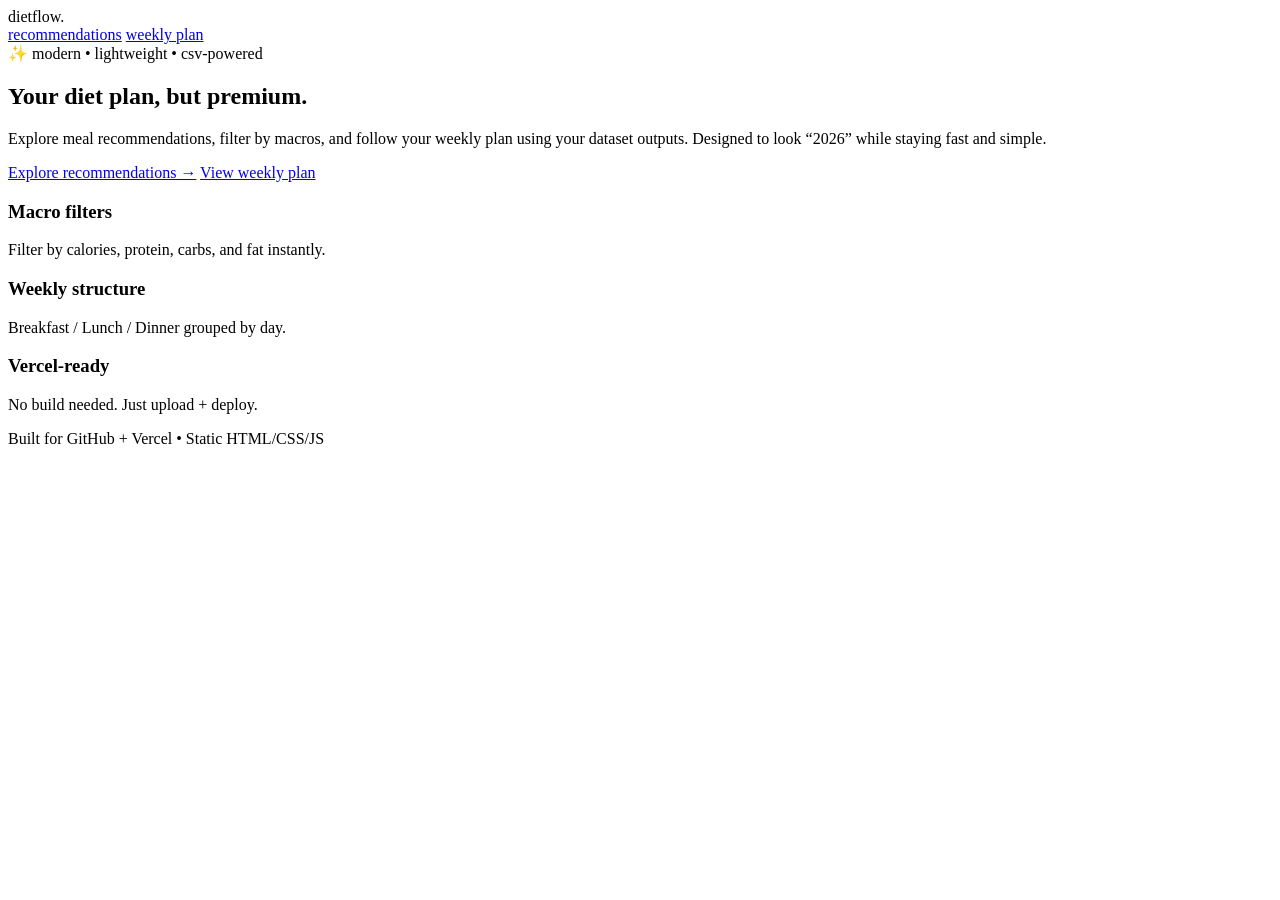
==== index.html @ b5133407 "Create index.html" ====
<!doctype html>
<html lang="en">
<head>
  <meta charset="utf-8"/>
  <meta name="viewport" content="width=device-width,initial-scale=1"/>
  <title>DietFlow — Smart Diet Recommendations</title>
  <link rel="stylesheet" href="./assets/style.css"/>
</head>
<body>
  <header>
    <div class="container nav">
      <div class="brand">dietflow<span>.</span></div>
      <div class="links">
        <a href="./recommendations.html">recommendations</a>
        <a href="./plan.html">weekly plan</a>
      </div>
    </div>
  </header>

  <main class="container">
    <section class="hero">
      <div class="badge">✨ modern • lightweight • csv-powered</div>
      <h1>Your diet plan, but <span class="accent">premium</span>.</h1>
      <p class="sub">
        Explore meal recommendations, filter by macros, and follow your weekly plan using your dataset outputs.
        Designed to look “2026” while staying fast and simple.
      </p>
      <div class="actions">
        <a class="btn primary" href="./recommendations.html">Explore recommendations →</a>
        <a class="btn secondary" href="./plan.html">View weekly plan</a>
      </div>

      <div class="grid">
        <div class="card">
          <h3>Macro filters</h3>
          <p>Filter by calories, protein, carbs, and fat instantly.</p>
        </div>
        <div class="card">
          <h3>Weekly structure</h3>
          <p>Breakfast / Lunch / Dinner grouped by day.</p>
        </div>
        <div class="card">
          <h3>Vercel-ready</h3>
          <p>No build needed. Just upload + deploy.</p>
        </div>
      </div>
    </section>

    <div class="footer">Built for GitHub + Vercel • Static HTML/CSS/JS</div>
  </main>
</body>
</html>
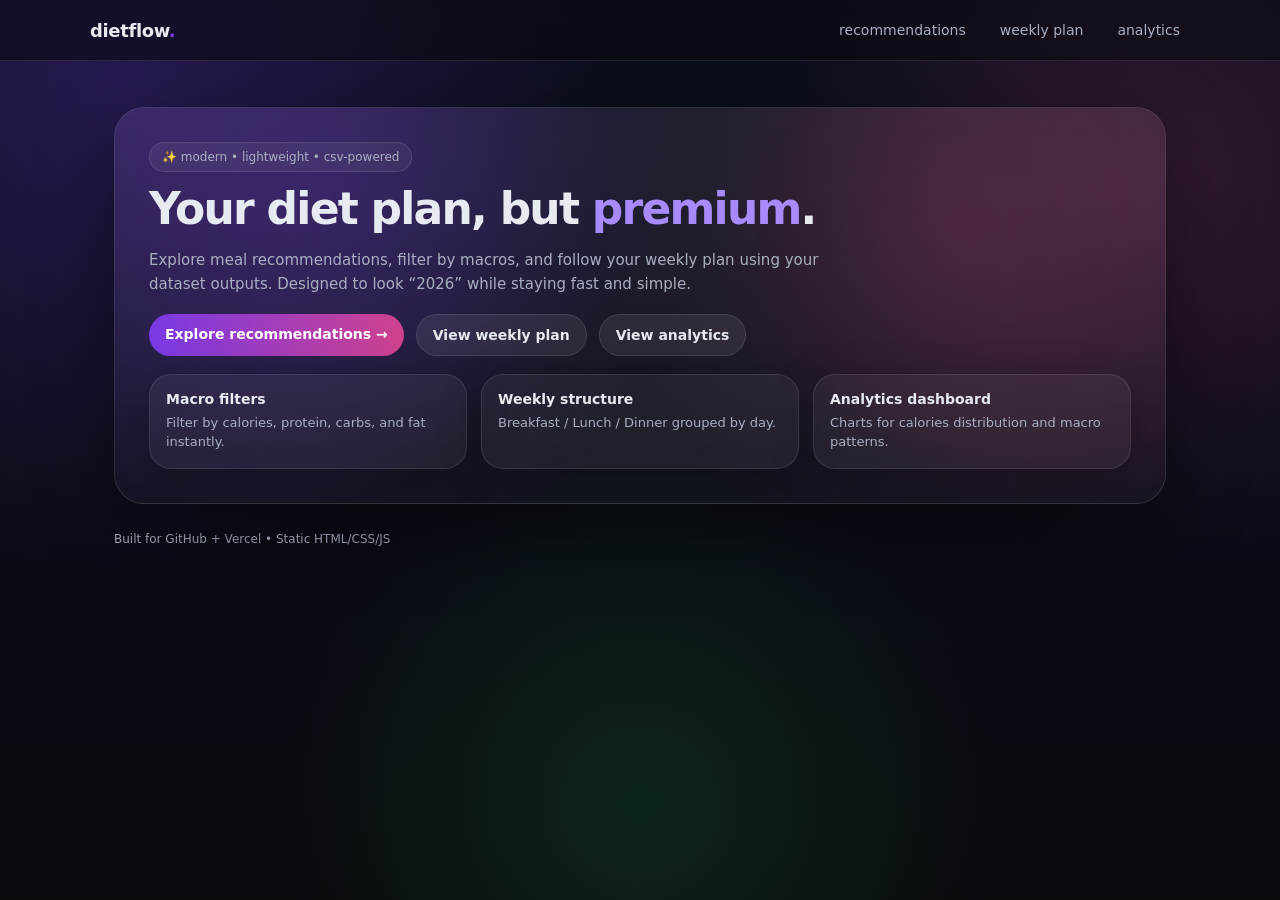
==== commit 3dac7594: "Update index.html" ====
--- a/index.html
+++ b/index.html
@@ -6,13 +6,15 @@
   <title>DietFlow — Smart Diet Recommendations</title>
   <link rel="stylesheet" href="./assets/style.css"/>
 </head>
+
 <body>
   <header>
     <div class="container nav">
-      <div class="brand">dietflow<span>.</span></div>
+      <div class="brand"><a href="./index.html">dietflow<span>.</span></a></div>
       <div class="links">
         <a href="./recommendations.html">recommendations</a>
         <a href="./plan.html">weekly plan</a>
+        <a href="./analytics.html">analytics</a>
       </div>
     </div>
   </header>
@@ -20,14 +22,18 @@
   <main class="container">
     <section class="hero">
       <div class="badge">✨ modern • lightweight • csv-powered</div>
+
       <h1>Your diet plan, but <span class="accent">premium</span>.</h1>
+
       <p class="sub">
         Explore meal recommendations, filter by macros, and follow your weekly plan using your dataset outputs.
         Designed to look “2026” while staying fast and simple.
       </p>
+
       <div class="actions">
         <a class="btn primary" href="./recommendations.html">Explore recommendations →</a>
         <a class="btn secondary" href="./plan.html">View weekly plan</a>
+        <a class="btn secondary" href="./analytics.html">View analytics</a>
       </div>
 
       <div class="grid">
@@ -40,8 +46,8 @@
           <p>Breakfast / Lunch / Dinner grouped by day.</p>
         </div>
         <div class="card">
-          <h3>Vercel-ready</h3>
-          <p>No build needed. Just upload + deploy.</p>
+          <h3>Analytics dashboard</h3>
+          <p>Charts for calories distribution and macro patterns.</p>
         </div>
       </div>
     </section>
--- a/assets/style.css
+++ b/assets/style.css
@@ -0,0 +1,240 @@
+:root{
+  --bg1:#0b0f1e;
+  --bg2:#0a0a0f;
+  --glass: rgba(255,255,255,.06);
+  --glass2: rgba(255,255,255,.10);
+  --stroke: rgba(255,255,255,.10);
+  --text:#e8eaf2;
+  --muted:#a9afc3;
+  --brand:#7c3aed;
+  --brand2:#22c55e;
+  --brand3:#ec4899;
+  --shadow: 0 24px 80px rgba(0,0,0,.45);
+  --radius: 22px;
+  --max: 1100px;
+  font-synthesis-weight: none;
+  text-rendering: optimizeLegibility;
+}
+
+*{ box-sizing:border-box; }
+html,body{ height:100%; }
+body{
+  margin:0;
+  color:var(--text);
+  font-family: ui-sans-serif, system-ui, -apple-system, Segoe UI, Roboto, Inter, Arial;
+  background:
+    radial-gradient(1200px circle at 10% 10%, rgba(124,58,237,.25), transparent 40%),
+    radial-gradient(900px circle at 90% 20%, rgba(236,72,153,.18), transparent 42%),
+    radial-gradient(800px circle at 50% 90%, rgba(34,197,94,.14), transparent 45%),
+    linear-gradient(180deg, var(--bg1), var(--bg2));
+  overflow-x:hidden;
+}
+
+a{ color:inherit; text-decoration:none; }
+.container{ max-width:var(--max); margin:0 auto; padding:24px; }
+
+header{
+  position:sticky; top:0; z-index:50;
+  backdrop-filter: blur(16px);
+  background: rgba(10,10,15,.55);
+  border-bottom: 1px solid var(--stroke);
+}
+
+.nav{
+  display:flex; align-items:center; justify-content:space-between;
+  padding:14px 0;
+}
+.brand{
+  font-weight:700; letter-spacing:-.02em; font-size:18px;
+}
+.brand span{ color: var(--brand); }
+.links{ display:flex; gap:14px; align-items:center; font-size:14px; color:var(--muted); }
+.links a{ padding:8px 10px; border-radius:999px; }
+.links a:hover{ background: rgba(255,255,255,.06); color:var(--text); }
+
+.hero{
+  margin-top:22px;
+  padding:34px;
+  border: 1px solid var(--stroke);
+  background: linear-gradient(180deg, rgba(255,255,255,.07), rgba(255,255,255,.03));
+  border-radius: calc(var(--radius) + 8px);
+  box-shadow: var(--shadow);
+  position:relative;
+  overflow:hidden;
+}
+.hero::before{
+  content:"";
+  position:absolute; inset:-2px;
+  background:
+    radial-gradient(700px circle at 20% 20%, rgba(124,58,237,.25), transparent 55%),
+    radial-gradient(650px circle at 80% 30%, rgba(236,72,153,.20), transparent 55%);
+  opacity:.85;
+  pointer-events:none;
+}
+.hero > *{ position:relative; }
+.badge{
+  display:inline-flex; gap:8px; align-items:center;
+  padding:7px 12px;
+  border-radius:999px;
+  border:1px solid var(--stroke);
+  background: rgba(255,255,255,.06);
+  color: var(--muted);
+  font-size:12px;
+}
+h1{
+  margin:14px 0 10px;
+  font-size:44px;
+  line-height:1.06;
+  letter-spacing:-.04em;
+}
+h1 .accent{ color: #a78bfa; }
+.sub{
+  max-width:720px;
+  color: var(--muted);
+  font-size:15px;
+  line-height:1.6;
+}
+
+.actions{ display:flex; gap:12px; flex-wrap:wrap; margin-top:18px; }
+.btn{
+  border:none; cursor:pointer;
+  padding:12px 16px;
+  border-radius:999px;
+  font-weight:600;
+  font-size:14px;
+  transition: transform .15s ease, opacity .15s ease, background .2s ease;
+}
+.btn.primary{
+  background: linear-gradient(90deg, rgba(124,58,237,.95), rgba(236,72,153,.85));
+  color:white;
+}
+.btn.secondary{
+  background: rgba(255,255,255,.08);
+  color: var(--text);
+  border: 1px solid var(--stroke);
+}
+.btn:hover{ transform: translateY(-1px); opacity:.95; }
+
+.grid{
+  display:grid;
+  grid-template-columns: repeat(12, 1fr);
+  gap:14px;
+  margin-top:18px;
+}
+.card{
+  grid-column: span 4;
+  border:1px solid var(--stroke);
+  background: rgba(255,255,255,.05);
+  border-radius: var(--radius);
+  padding:16px;
+  box-shadow: 0 10px 40px rgba(0,0,0,.25);
+}
+.card h3{ margin:0 0 6px; font-size:14px; }
+.card p{ margin:0; color: var(--muted); font-size:13px; line-height:1.5; }
+
+@media (max-width: 900px){
+  h1{ font-size:36px; }
+  .card{ grid-column: span 12; }
+}
+
+.sectionTitle{
+  margin:26px 0 10px;
+  display:flex; align-items:baseline; justify-content:space-between;
+}
+.sectionTitle h2{ margin:0; font-size:22px; letter-spacing:-.02em; }
+.sectionTitle .hint{ color:var(--muted); font-size:13px; }
+
+.filters{
+  border:1px solid var(--stroke);
+  background: rgba(255,255,255,.05);
+  border-radius: var(--radius);
+  padding:16px;
+}
+.row{
+  display:grid;
+  grid-template-columns: repeat(12, 1fr);
+  gap:12px;
+}
+.input, .select{
+  grid-column: span 6;
+  padding:12px 12px;
+  border-radius: 14px;
+  border: 1px solid var(--stroke);
+  background: rgba(0,0,0,.18);
+  color: var(--text);
+  outline:none;
+}
+.select{ cursor:pointer; }
+@media (max-width: 900px){
+  .input,.select{ grid-column: span 12; }
+}
+.sliderWrap{ grid-column: span 6; }
+.sliderWrap label{ display:flex; justify-content:space-between; font-size:12px; color:var(--muted); }
+.sliderWrap input[type="range"]{ width:100%; accent-color: var(--brand); }
+
+.cards{
+  margin-top:14px;
+  display:grid;
+  grid-template-columns: repeat(12, 1fr);
+  gap:14px;
+}
+.recipe{
+  grid-column: span 4;
+  border:1px solid var(--stroke);
+  background: rgba(255,255,255,.05);
+  border-radius: var(--radius);
+  padding:16px;
+  box-shadow: 0 16px 60px rgba(0,0,0,.28);
+  transition: transform .18s ease;
+}
+.recipe:hover{ transform: translateY(-3px); }
+.recipe .name{ font-weight:700; letter-spacing:-.01em; }
+.recipe .cat{ margin-top:4px; font-size:12px; color:var(--muted); }
+.chips{ display:flex; flex-wrap:wrap; gap:8px; margin-top:12px; }
+.chip{
+  font-size:12px;
+  padding:6px 10px;
+  border-radius:999px;
+  border:1px solid var(--stroke);
+  background: rgba(255,255,255,.06);
+}
+.score{
+  border-color: rgba(167,139,250,.35);
+  background: rgba(124,58,237,.18);
+}
+@media (max-width: 1100px){
+  .recipe{ grid-column: span 6; }
+}
+@media (max-width: 700px){
+  .recipe{ grid-column: span 12; }
+}
+
+.dayBlock{
+  border:1px solid var(--stroke);
+  background: rgba(255,255,255,.05);
+  border-radius: var(--radius);
+  padding:16px;
+  margin-top:14px;
+}
+.meals3{
+  margin-top:12px;
+  display:grid;
+  grid-template-columns: repeat(12, 1fr);
+  gap:12px;
+}
+.mealCol{
+  grid-column: span 4;
+  border:1px solid rgba(255,255,255,.07);
+  background: rgba(0,0,0,.12);
+  border-radius: 18px;
+  padding:12px;
+}
+.mealCol h4{ margin:0 0 8px; font-size:13px; color: var(--text); }
+@media (max-width: 900px){
+  .mealCol{ grid-column: span 12; }
+}
+.footer{
+  margin:28px 0 24px;
+  color: var(--muted);
+  font-size:12px;
+}
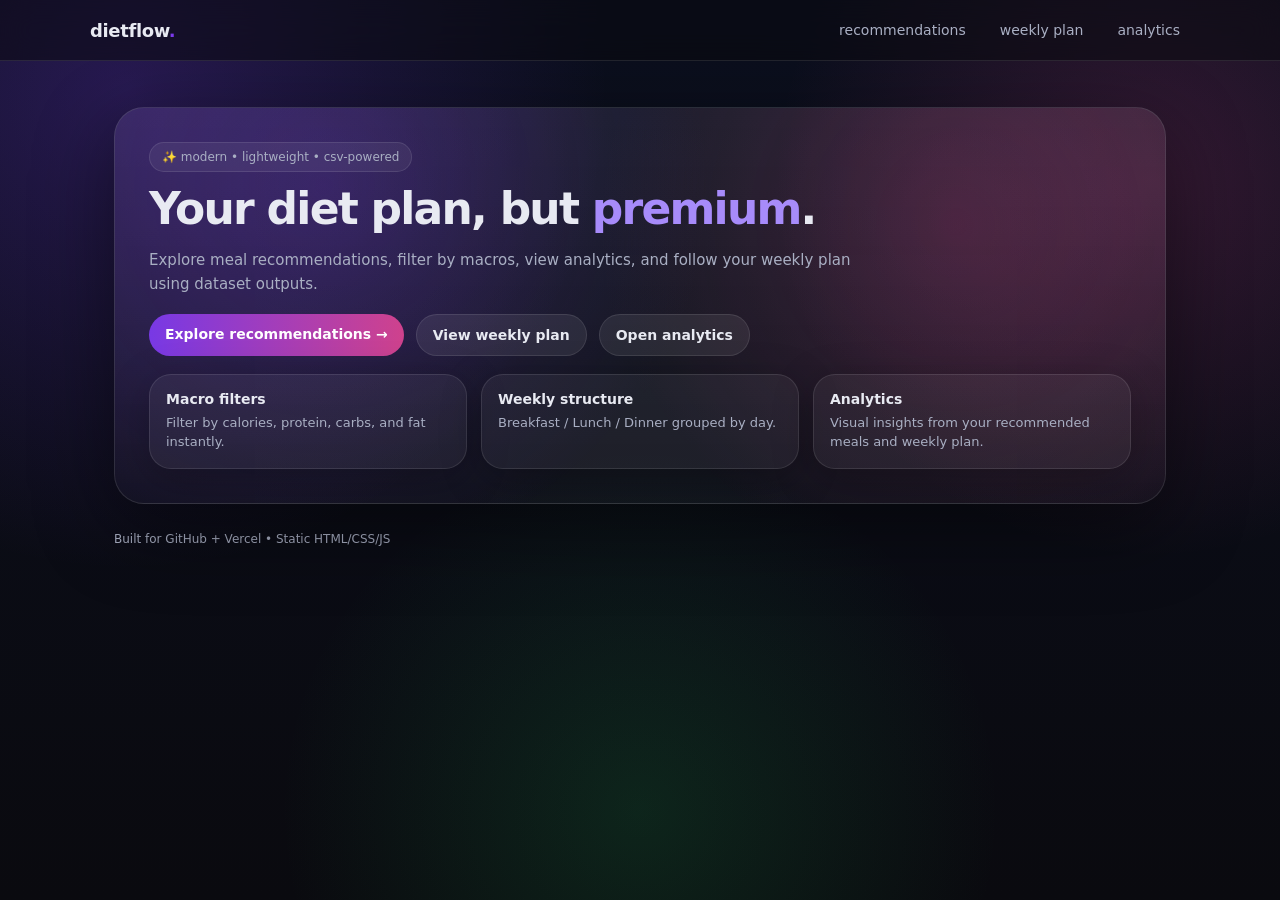
==== commit d3faecb4: "Update index.html" ====
--- a/index.html
+++ b/index.html
@@ -6,7 +6,6 @@
   <title>DietFlow — Smart Diet Recommendations</title>
   <link rel="stylesheet" href="./assets/style.css"/>
 </head>
-
 <body>
   <header>
     <div class="container nav">
@@ -22,18 +21,14 @@
   <main class="container">
     <section class="hero">
       <div class="badge">✨ modern • lightweight • csv-powered</div>
-
       <h1>Your diet plan, but <span class="accent">premium</span>.</h1>
-
       <p class="sub">
-        Explore meal recommendations, filter by macros, and follow your weekly plan using your dataset outputs.
-        Designed to look “2026” while staying fast and simple.
+        Explore meal recommendations, filter by macros, view analytics, and follow your weekly plan using dataset outputs.
       </p>
-
       <div class="actions">
         <a class="btn primary" href="./recommendations.html">Explore recommendations →</a>
         <a class="btn secondary" href="./plan.html">View weekly plan</a>
-        <a class="btn secondary" href="./analytics.html">View analytics</a>
+        <a class="btn secondary" href="./analytics.html">Open analytics</a>
       </div>
 
       <div class="grid">
@@ -46,8 +41,8 @@
           <p>Breakfast / Lunch / Dinner grouped by day.</p>
         </div>
         <div class="card">
-          <h3>Analytics dashboard</h3>
-          <p>Charts for calories distribution and macro patterns.</p>
+          <h3>Analytics</h3>
+          <p>Visual insights from your recommended meals and weekly plan.</p>
         </div>
       </div>
     </section>
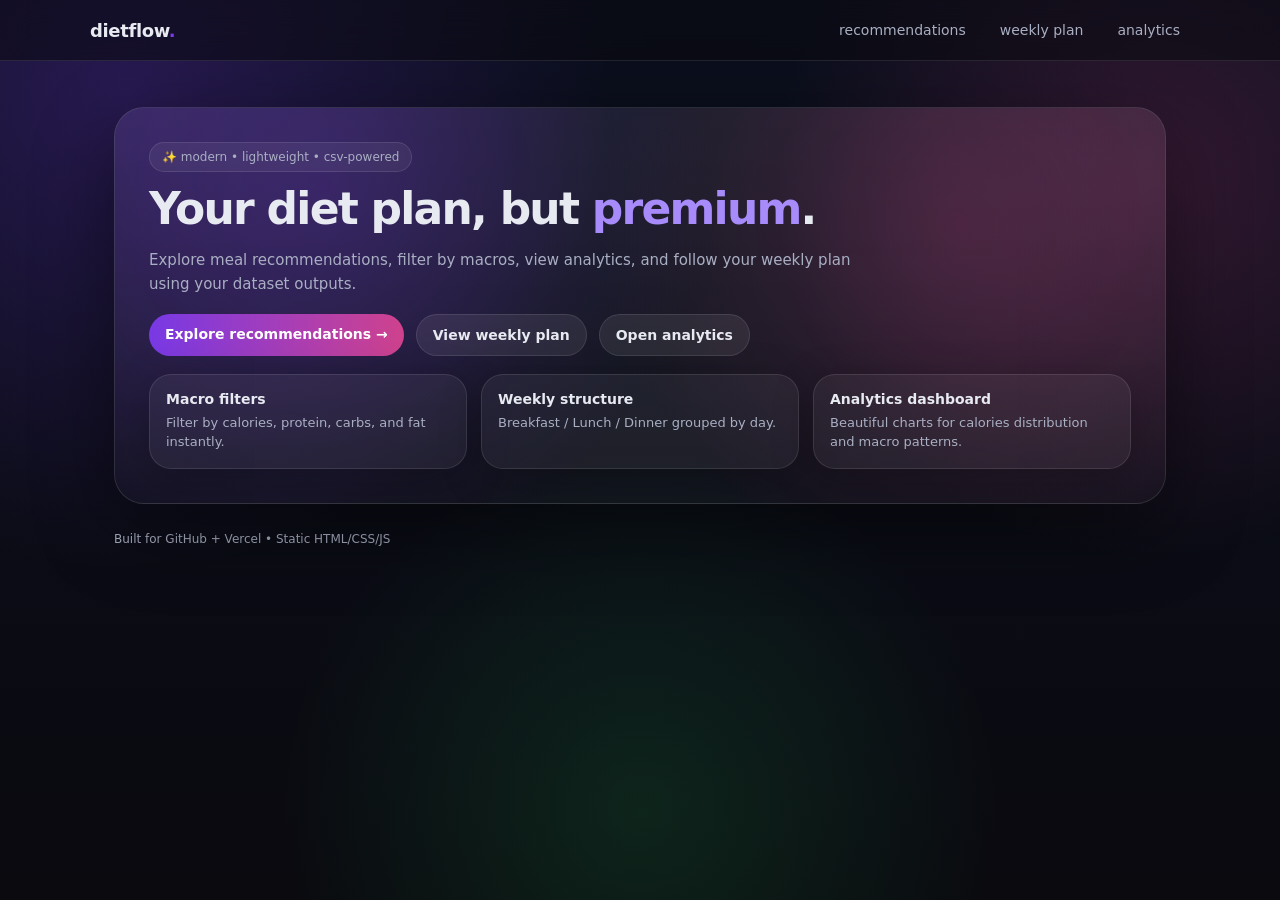
==== commit 6937f7ed: "Update index.html" ====
--- a/index.html
+++ b/index.html
@@ -23,7 +23,7 @@
       <div class="badge">✨ modern • lightweight • csv-powered</div>
       <h1>Your diet plan, but <span class="accent">premium</span>.</h1>
       <p class="sub">
-        Explore meal recommendations, filter by macros, view analytics, and follow your weekly plan using dataset outputs.
+        Explore meal recommendations, filter by macros, view analytics, and follow your weekly plan using your dataset outputs.
       </p>
       <div class="actions">
         <a class="btn primary" href="./recommendations.html">Explore recommendations →</a>
@@ -41,8 +41,8 @@
           <p>Breakfast / Lunch / Dinner grouped by day.</p>
         </div>
         <div class="card">
-          <h3>Analytics</h3>
-          <p>Visual insights from your recommended meals and weekly plan.</p>
+          <h3>Analytics dashboard</h3>
+          <p>Beautiful charts for calories distribution and macro patterns.</p>
         </div>
       </div>
     </section>
